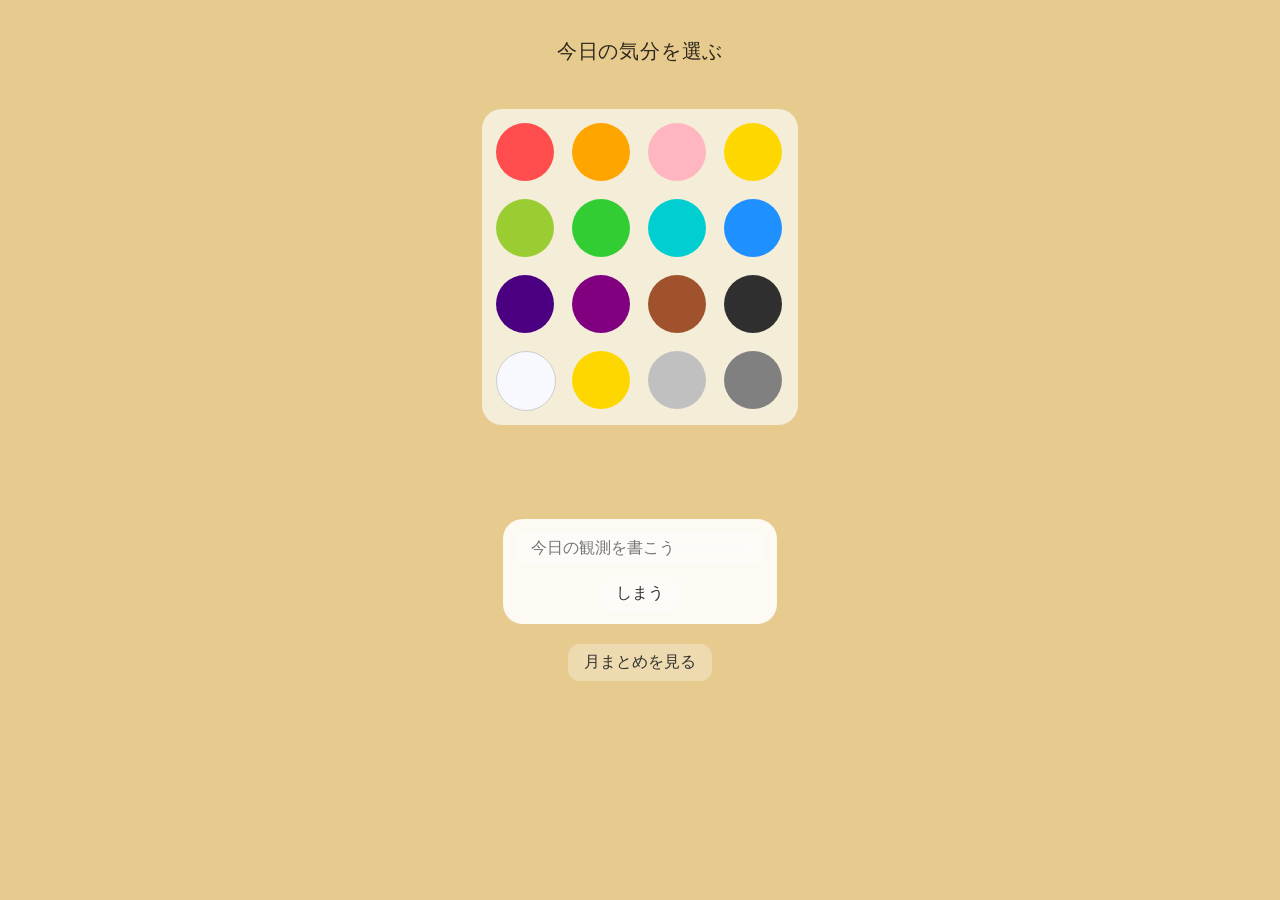
==== index.html @ d7006d2c "Add files via upload" ====
<!DOCTYPE html>
<html lang="ja">
<head>
<meta charset="UTF-8">
<meta name="viewport" content="width=device-width,initial-scale=1.0">
<title>気分観測アプリ16色4x4版</title>
<link rel="stylesheet" href="style.css">
</head>
<body>
<div class="app">
<h1>今日の気分を選ぶ</h1>

<div class="color-panel">
  <div class="color-grid" id="colorGrid"></div>
</div>

<div id="meaning"></div>

<div class="input-area">
  <input type="text" id="memoInput" placeholder="今日の観測を書こう">
  <button id="save-button">しまう</button>
</div>

<button id="showMonth">月まとめを見る</button>


<div id="box"></div>

<div id="modal" style="display:none;">
  <div class="modal-box">
    <div id="monthContent"></div>
    <button id="closeModal">閉じる</button>
  </div>
</div>



<script>
const grid = document.getElementById('colorGrid');
const meaningDiv = document.getElementById('meaning');
const memoInput = document.getElementById('memoInput');
const storeBtn = document.getElementById('save-button');
const box = document.getElementById('box');
const showMonth = document.getElementById('showMonth');
const modal = document.getElementById('modal');
const monthContent = document.getElementById('monthContent');
const closeModal = document.getElementById('closeModal');



let observations = [];

const savedData = localStorage.getItem("observations");
if (savedData) {
  observations = JSON.parse(savedData);
}

let selectedColor = null;


const colors = [
  {color:'#FF4C4C', meaning:'情熱・行動力'},
  {color:'#FFA500', meaning:'活力・元気'},
  {color:'#FFB6C1', meaning:'優しさ・愛'},
  {color:'#FFD700', meaning:'喜び・軽やかさ'},
  {color:'#9ACD32', meaning:'成長・安らぎ'},
  {color:'#32CD32', meaning:'安心・安定'},
  {color:'#00CED1', meaning:'冷静・整理'},
  {color:'#1E90FF', meaning:'静けさ・内省'},
  {color:'#4B0082', meaning:'深み・集中'},
  {color:'#800080', meaning:'直感・想像力'},
  {color:'#A0522D', meaning:'土台・安定'},
  {color:'#2F2F2F', meaning:'落ち着き・包容'},
  {color:'#F8F8FF', meaning:'純粋・清らかさ'},
  {color:'#FFD700', meaning:'高揚・光'},
  {color:'#C0C0C0', meaning:'静謐・クール'},
  {color:'#808080', meaning:'中立・調整'}
];

// 色パネル生成
colors.forEach(item=>{
  const circle = document.createElement('div');
  circle.className='color-circle';
  circle.style.backgroundColor=item.color;
    // 白ボタンはうっすらボーダー付ける
  if(item.color === '#F8F8FF'){
    circle.style.border = '1px solid #ccc';
  }

//色を選ぶ
circle.addEventListener('click',()=>{
    selectedColor = item.color;
    document.body.style.backgroundColor = selectedColor;
    
     
    meaningDiv.textContent = item.meaning;
    meaningDiv.classList.add('show');
    });   
 
    grid.appendChild(circle);
});

//保存
storeBtn.addEventListener('click', () => {
  if (memoInput.value.trim() !== '' && selectedColor) {

    const now = new Date();

    const observation = {
      color: selectedColor,
      meaning: meaningDiv.textContent,
      text: memoInput.value,
      date: now.toISOString()
    };

    observations.push(observation);

    localStorage.setItem("observations", JSON.stringify(observations));

    // 表示用
    const storedDiv = document.createElement('div');
    storedDiv.className = 'stored';
    storedDiv.style.backgroundColor = selectedColor;
    storedDiv.style.color =
      selectedColor === '#F8F8FF' ? '#000' : '#fff';

    storedDiv.textContent = memoInput.value;

    box.innerHTML = '';
    box.appendChild(storedDiv);

    // リセット
    memoInput.value = '';
    meaningDiv.classList.remove('show');
    selectedColor = null;
  }
});

  // 月まとめ表示
showMonth.addEventListener('click',()=>{
  monthContent.innerHTML=''; 
  observations.forEach(o=>{
    const div = document.createElement('div');
    div.style.backgroundColor = o.color;
    div.style.color = o.color === '#F8F8FF' ? '#000' : '#fff';
    div.style.padding = '5px 10px';
    div.style.borderRadius = '5px';
    div.style.marginBottom = '5px';
    div.textContent = `[${o.date} ${o.time}] ${o.text} (${o.meaning})`;
    monthContent.appendChild(div);
    });
  modal.style.display = 'flex';
});
// モーダル閉じる
closeModal.addEventListener('click',()=>{
  modal.style.display='none';
});
</script>
</div>
</body>
</html>
---- style.css ----
@charset "UTF-8";

body {
  margin: 0;
  font-family: "Yu Mincho", "Hiragino Mincho ProN","Noto Serif JP",serif;
  background: #e7cb8e;
  display: flex;
  flex-direction: column;
  align-items: center;
  letter-spacing: 0.05em;
  line-height: 1.8;
  text-align: center;
  min-height: 100vh;
  transition: background-color 0.8s ease;
}

.app{
  padding: 20px;
}

 h1, h2 {
  font-weight: normal;
  text-align: center;
  opacity: 0.8;
}

h1 {
  font-size: 20px;
  margin-bottom: 40px;
}

h2 {
  font-size: 18px;
  margin-bottom: 40px;
}

.color-panel {  background: rgba(248, 245, 236, 0.8); /* 柔らかい透けクリーム色 */
    max-width: 500px;
    margin: 0 auto;
    padding: 14px;
    border-radius: 20px;
    backdrop-filter: blur(6px); /* 磨りガラス風 */
}

.color-grid {
  display: grid;
  grid-template-columns: repeat(4, 60px);
  grid-template-rows: repeat(4, 60px);
  gap: 16px;
  justify-content: center;
  align-content: center;
}

.color-circle {
    width: 58px;
    height: 58px;
    border-radius: 50%;
    cursor: pointer;
    transition: transform 0.1s;
}

.color-circle:hover {
    transform: scale(1.03);
  }

/* 意味表示 */

#meaning {
    margin-top: 40px;
    font-size: 18px;
    font-weight: 500;
    padding: 12px 24px;
    background: rgba(255, 255, 255, 0.3);
    backdrop-filter: blur(6px);
    border-radius: 20px;
    display: inline-block;
    letter-spacing: 0.1em;
    opacity: 0;
    transition: opacity 1.2s ease;
}

  #meaning.show {
    opacity: 1;
    text-shadow: 0 0 3px rgba(0,0,0,0.5);
  }

/* 入力エリア */

.input-area{
    display:flex;
    flex-direction: column;
    align-items: center;
    margin: 20px auto;
    width:fit-content;
    background: rgba(255, 255, 255, 0.9);
    color:#222;
    border-radius: 20px;
    padding: 12px;
  }



/* 月まとめボタン */

#showMonth {
  display: block;
  margin: 20px auto;
  padding: 8px 16px;
  border-radius: 20px;
  cursor: pointer;
  background-color: #f0f0f0;
  border: 1px solid #ccc;
}


/* 入力した内容の表示 */

#box {
  display: flex;
  flex-direction: column;
  align-items: center; 
  gap: 10px;   
  margin: 20px auto;
  width: fit-content;
}

.stored {
  text-align: center;
  padding: 10px;
  border-radius: 20px;
  min-width: 200px;
   color: #fff;
}

/* モーダル */
#modal{
  display: none;
  position: fixed;
  top: 0;
  left: 0;
  width: 100%;
  height: 100%;
  background-color: rgba(0,0,0,0.5);
  justify-content: center;
  align-items: center;
}

.modal-box{
  background:#fff;
  padding:20px;
  border-radius: 10px;
}

#monthContent {
  background-color: #fff;
  padding: 20px;
  border-radius: 8px;
  width: 80%;
  max-width: 500px;
}

#monthContent div {
  padding: 5px 10px;
  border-radius: 5px;
  margin-bottom: 5px;
  color: #fff;
}

#closeModal {
  text-align: center;
  margin-top: 20px;
  width:100%;
  padding: 12px;
  cursor: pointer;
  font-weight: bold;
  color: #333;
}

#save-button:hover {
  background: rgba(0, 0, 0, 0.2);
}

/* 背景全体の磨りガラスオーバーレイ */
.background-overlay {
  position: fixed;
  top: 0;
  left: 0;
  width: 100%;
  height: 100%;
  background: rgba(255, 255, 255, 0.3); /* 半透明 */
  backdrop-filter: blur(10px);          /* ぼかし */
  -webkit-backdrop-filter: blur(10px);  /* Safari対応 */
  z-index: -1;                           /* UIより下に */
}

/* 入力エリアの磨りガラス風 */
.input-area input,
.input-area button,
#showMonth {
  background: rgba(255, 255, 255, 0.3); /* 透け感 */
  backdrop-filter: blur(8px);           /* 背景ぼかし */
  -webkit-backdrop-filter: blur(8px);   /* Safari対応 */
  border: none;                          /* 枠なしで柔らかく */
  border-radius: 12px;
  padding: 8px 16px;
  font-size: 16px;
  cursor: pointer;
  transition: 0.3s;
}

/* hoverで少し濃くして反応感 */
.input-area input:hover,
.input-area button:hover,
#showMonth:hover {
  background: rgba(255, 255, 255, 0.45);
}

/* 入力ボックスは文字が見やすいように色調整 */
.input-area input {
  color: #333;
  width: 250px;
  margin-bottom: 10px;
  box-sizing: border-box;
}

/* ボタンの文字色 */
.input-area button,
#showMonth {
  color: #333;
}
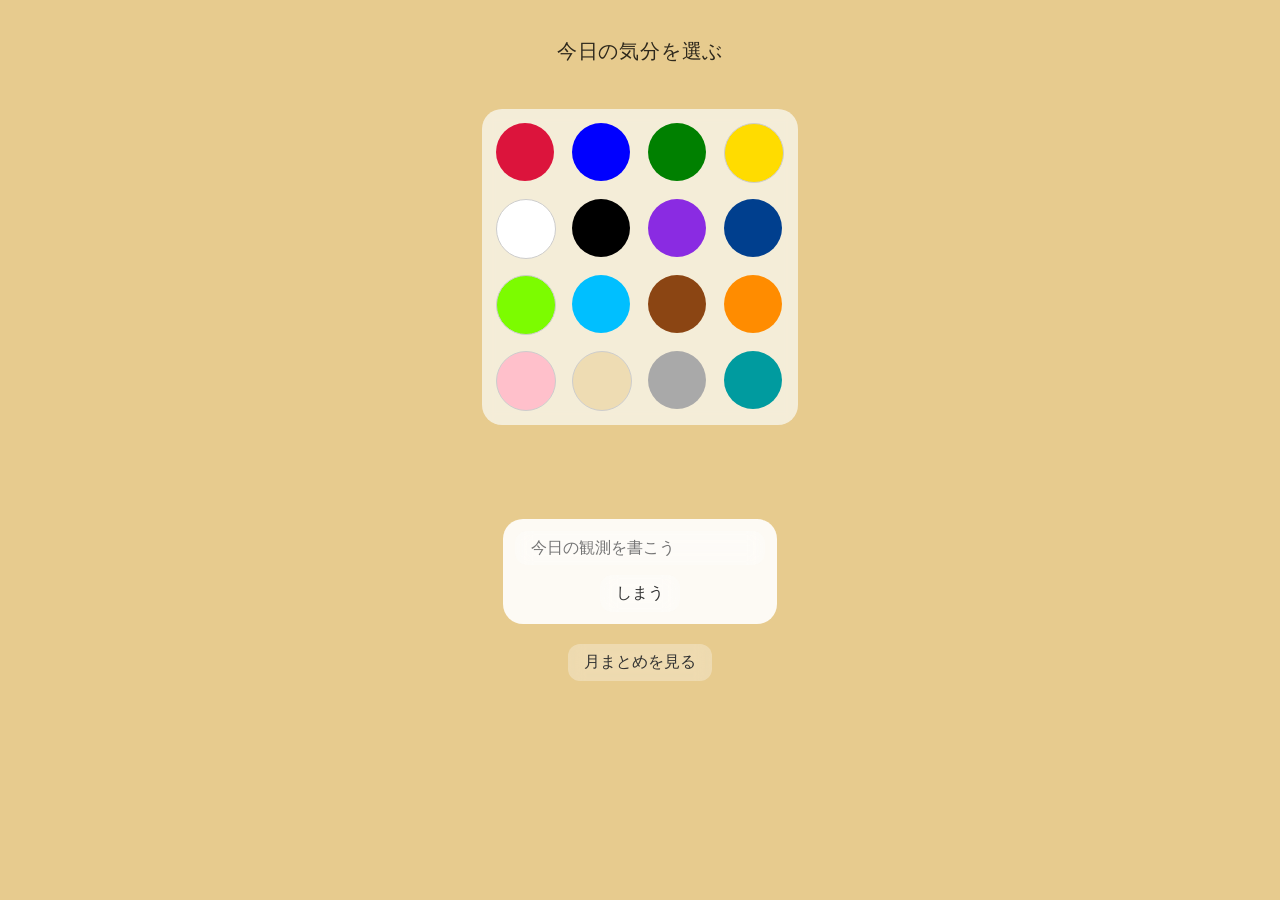
==== commit 626aacc3: "Update index.html" ====
--- a/index.html
+++ b/index.html
@@ -28,6 +28,11 @@
 
 <div id="modal" style="display:none;">
   <div class="modal-box">
+    <div class="month-nav">
+      <button id="prevMonth">前月</button>
+      <button id="currentMonth">今月</button>
+    </div>
+
     <div id="monthContent"></div>
     <button id="closeModal">閉じる</button>
   </div>
@@ -45,117 +50,347 @@
 const modal = document.getElementById('modal');
 const monthContent = document.getElementById('monthContent');
 const closeModal = document.getElementById('closeModal');
-
-
+const prevMonth = document.getElementById('prevMonth');
+const currentMonth = document.getElementById('currentMonth');
+
+let currentViewDate = new Date();
 
 let observations = [];
 
-const savedData = localStorage.getItem("observations");
-if (savedData) {
-  observations = JSON.parse(savedData);
+try {
+  const savedData = localStorage.getItem("observations");
+  if (savedData) {
+    observations = JSON.parse(savedData);
+  }
+} catch (e) {
+  observations = [];
 }
 
 let selectedColor = null;
 
-
 const colors = [
-  {color:'#FF4C4C', meaning:'情熱・行動力'},
-  {color:'#FFA500', meaning:'活力・元気'},
-  {color:'#FFB6C1', meaning:'優しさ・愛'},
-  {color:'#FFD700', meaning:'喜び・軽やかさ'},
-  {color:'#9ACD32', meaning:'成長・安らぎ'},
-  {color:'#32CD32', meaning:'安心・安定'},
-  {color:'#00CED1', meaning:'冷静・整理'},
-  {color:'#1E90FF', meaning:'静けさ・内省'},
-  {color:'#4B0082', meaning:'深み・集中'},
-  {color:'#800080', meaning:'直感・想像力'},
-  {color:'#A0522D', meaning:'土台・安定'},
-  {color:'#2F2F2F', meaning:'落ち着き・包容'},
-  {color:'#F8F8FF', meaning:'純粋・清らかさ'},
-  {color:'#FFD700', meaning:'高揚・光'},
-  {color:'#C0C0C0', meaning:'静謐・クール'},
-  {color:'#808080', meaning:'中立・調整'}
+  { color:'#dc143c', meaning:'情熱 / 行動力 / 炎' },
+  { color:'#0000ff', meaning:'コミュニケーション / 信頼 / 声' },
+  { color:'#008000', meaning:'調和 / 安心 / 森' },
+  { color:'#ffdc00', meaning:'希望 / 好奇心 / 光' },
+  { color:'#ffffff', meaning:'真実 / リセット / 余白' },
+  { color:'#000000', meaning:'意志 / 秘密 / 遮断' },
+  { color:'#8a2be2', meaning:'個性 / 神秘 / プライド' },
+  { color:'#003f8e', meaning:'洞察 / 精神力 / ストイック' },
+  { color:'#7cfc00', meaning:'成長 / 柔軟 / 芽' },
+  { color:'#00bfff', meaning:'変化 / 解放 / 川' },
+  { color:'#8b4513', meaning:'安定 / 包容力 / 大地' },
+  { color:'#ff8c00', meaning:'おおらか / 社交性 / 食欲' },
+  { color:'#ffc0cb', meaning:'愛情 / 共感 / 優しさ' },
+  { color:'#eedcb3', meaning:'穏やか / 寛容 / 素肌' },
+  { color:'#a9a9a9', meaning:'中立 / 保留 / 都会' },
+  { color:'#009b9f', meaning:'自由 / 独立 / 自己表現' }
 ];
 
+function isLightColor(hex) {
+  const c = hex.replace('#', '');
+  const r = parseInt(c.substring(0, 2), 16);
+  const g = parseInt(c.substring(2, 4), 16);
+  const b = parseInt(c.substring(4, 6), 16);
+  const brightness = (r * 299 + g * 587 + b * 114) / 1000;
+  return brightness > 170;
+}
+
+function getTextColor(bgColor) {
+  return isLightColor(bgColor) ? '#000' : '#fff';
+}
+
+function formatDayLabel(dateString) {
+  const d = new Date(dateString);
+  return (
+    d.getFullYear() + '/' +
+    String(d.getMonth() + 1).padStart(2, '0') + '/' +
+    String(d.getDate()).padStart(2, '0')
+  );
+}
+
+function formatTime(dateString) {
+  const d = new Date(dateString);
+  return (
+    String(d.getHours()).padStart(2, '0') + ':' +
+    String(d.getMinutes()).padStart(2, '0')
+  );
+}
+
+function getMonthData(targetDate) {
+  const targetYear = targetDate.getFullYear();
+  const targetMonth = targetDate.getMonth();
+
+  return observations
+    .filter(o => {
+      const d = new Date(o.date);
+      return d.getFullYear() === targetYear && d.getMonth() === targetMonth;
+    })
+    .sort((a, b) => new Date(b.date) - new Date(a.date));
+}
+function renderMonthSummary(targetDate) {
+  monthContent.innerHTML = '';
+
+  const monthData = getMonthData(targetDate);
+
+  const title = document.createElement('h2');
+  title.className = 'month-title';
+  title.textContent = `${targetDate.getFullYear()}年${targetDate.getMonth() + 1}月のまとめ`;
+  monthContent.appendChild(title);
+
+  if (monthData.length === 0) {
+    const empty = document.createElement('p');
+    empty.className = 'month-empty';
+    empty.textContent = 'この月の記録はまだありません。';
+    monthContent.appendChild(empty);
+    return;
+  }
+
+  const total = document.createElement('p');
+  total.className = 'month-total';
+  total.textContent = `記録数：${monthData.length}件`;
+  monthContent.appendChild(total);
+
+  const summaryTitle = document.createElement('h3');
+  summaryTitle.className = 'month-section-title';
+  summaryTitle.textContent = '色の気配';
+  monthContent.appendChild(summaryTitle);
+
+  const colorCounts = countColors(monthData);
+  const chartArea = document.createElement('div');
+  chartArea.className = 'chart-area';
+
+  chartArea.appendChild(createDonutChart(colorCounts, monthData.length));
+  chartArea.appendChild(createLegend(colorCounts));
+  monthContent.appendChild(chartArea);
+
+  const logTitle = document.createElement('h3');
+  logTitle.className = 'month-section-title';
+  logTitle.textContent = '記録';
+  monthContent.appendChild(logTitle);
+
+  const grouped = groupByDay(monthData);
+
+  Object.keys(grouped).forEach(day => {
+    const dayBlock = document.createElement('div');
+    dayBlock.className = 'day-block';
+
+    const dayTitle = document.createElement('h4');
+    dayTitle.className = 'day-title';
+    dayTitle.textContent = day;
+    dayBlock.appendChild(dayTitle);
+
+    grouped[day].forEach(item => {
+      const entry = document.createElement('div');
+      entry.className = 'month-entry';
+      entry.style.backgroundColor = item.color;
+      entry.style.color = getTextColor(item.color);
+
+      const time = document.createElement('div');
+      time.className = 'entry-time';
+      time.textContent = formatTime(item.date);
+
+      const memo = document.createElement('div');
+      memo.className = 'entry-text';
+      memo.textContent = item.text;
+
+      const meaning = document.createElement('div');
+      meaning.className = 'entry-meaning';
+      meaning.textContent = item.meaning;
+
+      entry.appendChild(time);
+      entry.appendChild(memo);
+      entry.appendChild(meaning);
+      dayBlock.appendChild(entry);
+    });
+
+    monthContent.appendChild(dayBlock);
+  });
+}
+
+function groupByDay(data) {
+  const grouped = {};
+
+  data.forEach(item => {
+    const key = formatDayLabel(item.date);
+    if (!grouped[key]) grouped[key] = [];
+    grouped[key].push(item);
+  });
+
+  return grouped;
+}
+
+function countColors(data) {
+  const counts = {};
+
+  data.forEach(item => {
+    if (!counts[item.color]) {
+      counts[item.color] = {
+        count: 0,
+        meaning: item.meaning
+      };
+    }
+    counts[item.color].count += 1;
+  });
+
+  return Object.entries(counts).sort((a, b) => b[1].count - a[1].count);
+}
+
+function createDonutChart(colorCounts, totalCount) {
+  const wrap = document.createElement('div');
+  wrap.className = 'donut-wrap';
+
+  const svgNS = 'http://www.w3.org/2000/svg';
+  const svg = document.createElementNS(svgNS, 'svg');
+  svg.setAttribute('viewBox', '0 0 200 200');
+  svg.setAttribute('class', 'donut-chart');
+
+  const radius = 70;
+  const circumference = 2 * Math.PI * radius;
+  let offset = 0;
+
+  colorCounts.forEach(([color, info]) => {
+    const value = info.count;
+    const length = (value / totalCount) * circumference;
+
+    const circle = document.createElementNS(svgNS, 'circle');
+    circle.setAttribute('cx', '100');
+    circle.setAttribute('cy', '100');
+    circle.setAttribute('r', String(radius));
+    circle.setAttribute('fill', 'none');
+    circle.setAttribute('stroke', color);
+    circle.setAttribute('stroke-width', '24');
+    circle.setAttribute('stroke-dasharray', `${length} ${circumference - length}`);
+    circle.setAttribute('stroke-dashoffset', String(-offset));
+    circle.setAttribute('transform', 'rotate(-90 100 100)');
+    svg.appendChild(circle);
+
+    offset += length;
+  });
+
+  const center = document.createElement('div');
+  center.className = 'donut-center';
+  center.innerHTML = `<span class="donut-total">${totalCount}</span><span class="donut-label">件</span>`;
+
+  wrap.appendChild(svg);
+  wrap.appendChild(center);
+
+  return wrap;
+}
+
+function createLegend(colorCounts) {
+  const legend = document.createElement('div');
+  legend.className = 'chart-legend';
+
+  colorCounts.forEach(([color, info]) => {
+    const item = document.createElement('div');
+    item.className = 'legend-item';
+
+    const swatch = document.createElement('span');
+    swatch.className = 'legend-swatch';
+    swatch.style.backgroundColor = color;
+    if (isLightColor(color)) {
+      swatch.style.border = '1px solid #ccc';
+    }
+
+    const text = document.createElement('span');
+    text.className = 'legend-text';
+    text.textContent = `${info.count}回`;
+
+    item.appendChild(swatch);
+    item.appendChild(text);
+    legend.appendChild(item);
+  });
+
+  return legend;
+}
+
 // 色パネル生成
-colors.forEach(item=>{
+colors.forEach(item => {
   const circle = document.createElement('div');
-  circle.className='color-circle';
-  circle.style.backgroundColor=item.color;
-    // 白ボタンはうっすらボーダー付ける
-  if(item.color === '#F8F8FF'){
+  circle.className = 'color-circle';
+  circle.style.backgroundColor = item.color;
+
+  if (isLightColor(item.color)) {
     circle.style.border = '1px solid #ccc';
   }
 
-//色を選ぶ
-circle.addEventListener('click',()=>{
+  circle.addEventListener('click', () => {
     selectedColor = item.color;
     document.body.style.backgroundColor = selectedColor;
-    
-     
     meaningDiv.textContent = item.meaning;
     meaningDiv.classList.add('show');
-    });   
- 
-    grid.appendChild(circle);
-});
-
-//保存
+  });
+
+  grid.appendChild(circle);
+});
+
+// 保存
 storeBtn.addEventListener('click', () => {
   if (memoInput.value.trim() !== '' && selectedColor) {
-
     const now = new Date();
 
     const observation = {
       color: selectedColor,
       meaning: meaningDiv.textContent,
-      text: memoInput.value,
+      text: memoInput.value.trim(),
       date: now.toISOString()
     };
 
     observations.push(observation);
-
     localStorage.setItem("observations", JSON.stringify(observations));
 
-    // 表示用
     const storedDiv = document.createElement('div');
     storedDiv.className = 'stored';
     storedDiv.style.backgroundColor = selectedColor;
-    storedDiv.style.color =
-      selectedColor === '#F8F8FF' ? '#000' : '#fff';
-
-    storedDiv.textContent = memoInput.value;
+    storedDiv.style.color = getTextColor(selectedColor);
+    storedDiv.textContent = memoInput.value.trim();
 
     box.innerHTML = '';
     box.appendChild(storedDiv);
 
-    // リセット
     memoInput.value = '';
+    meaningDiv.textContent = '';
     meaningDiv.classList.remove('show');
     selectedColor = null;
-  }
-});
-
-  // 月まとめ表示
-showMonth.addEventListener('click',()=>{
-  monthContent.innerHTML=''; 
-  observations.forEach(o=>{
-    const div = document.createElement('div');
-    div.style.backgroundColor = o.color;
-    div.style.color = o.color === '#F8F8FF' ? '#000' : '#fff';
-    div.style.padding = '5px 10px';
-    div.style.borderRadius = '5px';
-    div.style.marginBottom = '5px';
-    div.textContent = `[${o.date} ${o.time}] ${o.text} (${o.meaning})`;
-    monthContent.appendChild(div);
-    });
+    document.body.style.backgroundColor = '';
+  }
+});
+
+// 月まとめ
+showMonth.addEventListener('click', () => {
+  currentViewDate = new Date();
+  renderMonthSummary(currentViewDate);
   modal.style.display = 'flex';
 });
-// モーダル閉じる
-closeModal.addEventListener('click',()=>{
-  modal.style.display='none';
-});
+
+// 閉じる
+closeModal.addEventListener('click', () => {
+  modal.style.display = 'none';
+});
+
+modal.addEventListener('click', (e) => {
+  if (e.target === modal) {
+    modal.style.display = 'none';
+  }
+});
+
+prevMonth.addEventListener('click', () => {
+  currentViewDate = new Date(
+    currentViewDate.getFullYear(),
+    currentViewDate.getMonth() - 1,
+    1
+  );
+  renderMonthSummary(currentViewDate);
+});
+
+currentMonth.addEventListener('click', () => {
+  currentViewDate = new Date();
+  renderMonthSummary(currentViewDate);
+});
+
+
 </script>
 </div>
 </body>
-</html>+</html>
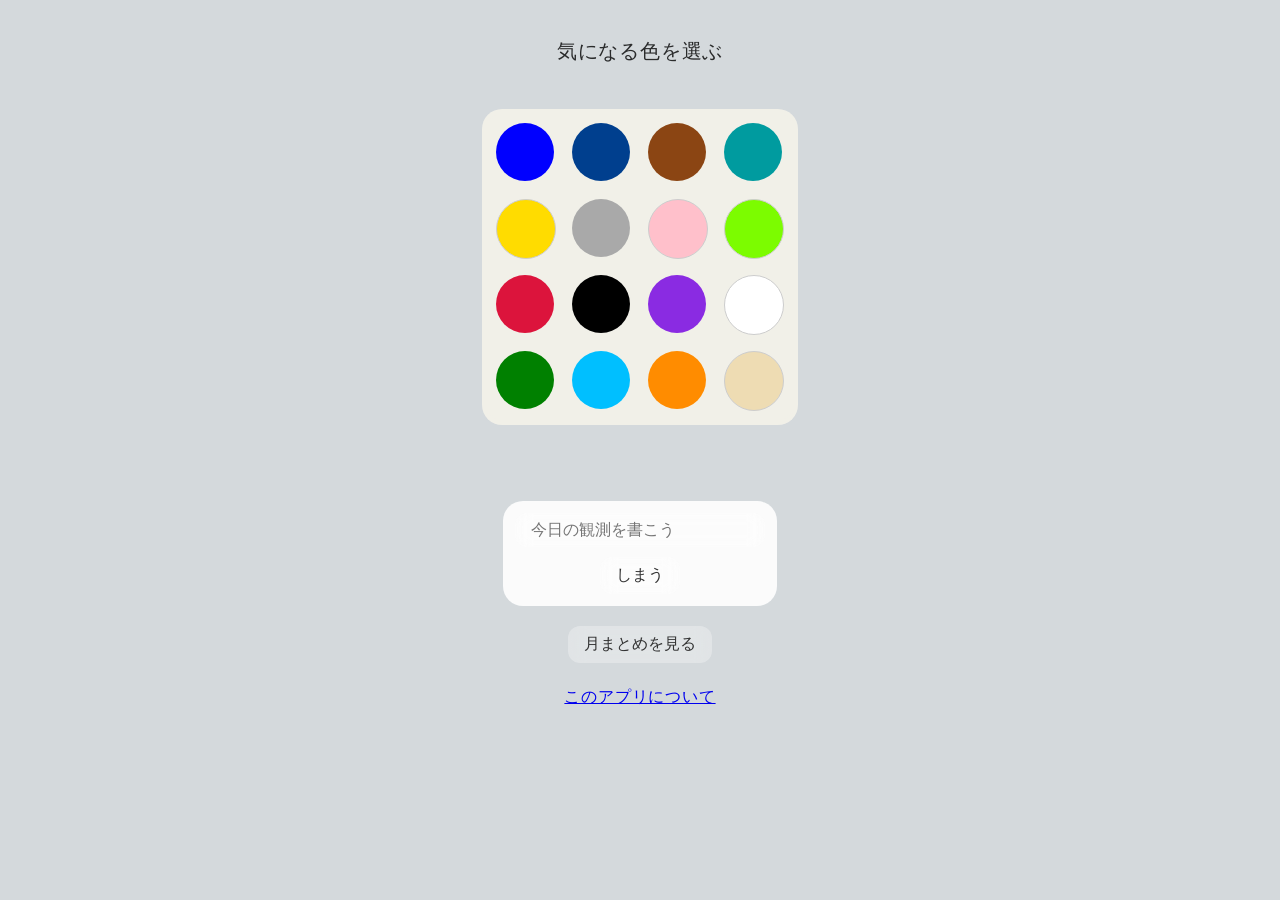
==== commit 3854238e: "Update index.html" ====
--- a/index.html
+++ b/index.html
@@ -3,12 +3,12 @@
 <head>
 <meta charset="UTF-8">
 <meta name="viewport" content="width=device-width,initial-scale=1.0">
-<title>気分観測アプリ16色4x4版</title>
+<title>いろあつめ</title>
 <link rel="stylesheet" href="style.css">
 </head>
 <body>
 <div class="app">
-<h1>今日の気分を選ぶ</h1>
+<h1>気になる色を選ぶ</h1>
 
 <div class="color-panel">
   <div class="color-grid" id="colorGrid"></div>
@@ -22,7 +22,7 @@
 </div>
 
 <button id="showMonth">月まとめを見る</button>
-
+<a class="about-link" href="about.html">このアプリについて</a>
 
 <div id="box"></div>
 
@@ -87,6 +87,14 @@
   { color:'#009b9f', meaning:'自由 / 独立 / 自己表現' }
 ];
 
+function shuffleArray(array) {
+  const result = [...array];
+  for (let i = result.length - 1; i > 0; i--) {
+    const j = Math.floor(Math.random() * (i + 1));
+    [result[i], result[j]] = [result[j], result[i]];
+  }
+  return result;
+}
 function isLightColor(hex) {
   const c = hex.replace('#', '');
   const r = parseInt(c.substring(0, 2), 16);
@@ -306,7 +314,8 @@
 }
 
 // 色パネル生成
-colors.forEach(item => {
+const shuffledColors = shuffleArray(colors);
+shuffledColors.forEach(item => {
   const circle = document.createElement('div');
   circle.className = 'color-circle';
   circle.style.backgroundColor = item.color;
--- a/style.css
+++ b/style.css
@@ -3,7 +3,7 @@
 body {
   margin: 0;
   font-family: "Yu Mincho", "Hiragino Mincho ProN","Noto Serif JP",serif;
-  background: #e7cb8e;
+  background: #d4d9dc;
   display: flex;
   flex-direction: column;
   align-items: center;
@@ -66,7 +66,7 @@
 /* 意味表示 */
 
 #meaning {
-    margin-top: 40px;
+    margin-top: 28px;
     font-size: 18px;
     font-weight: 500;
     padding: 12px 24px;
@@ -90,7 +90,7 @@
     display:flex;
     flex-direction: column;
     align-items: center;
-    margin: 20px auto;
+    margin: 14px auto;
     width:fit-content;
     background: rgba(255, 255, 255, 0.9);
     color:#222;
@@ -129,7 +129,6 @@
   padding: 10px;
   border-radius: 20px;
   min-width: 200px;
-   color: #fff;
 }
 
 /* モーダル */
@@ -145,25 +144,115 @@
   align-items: center;
 }
 
-.modal-box{
-  background:#fff;
-  padding:20px;
-  border-radius: 10px;
+.modal-box {
+  background: rgba(255, 255, 255, 0.96);
+  padding: 20px;
+  border-radius: 16px;
+  width: min(88vw, 560px);
+  max-height: 80vh;
+  overflow-y: auto;
+  box-sizing: border-box;
 }
 
 #monthContent {
-  background-color: #fff;
-  padding: 20px;
-  border-radius: 8px;
-  width: 80%;
-  max-width: 500px;
+  width: 100%;
+  box-sizing: border-box;
+  text-align: left;
+}
+
+.month-title {
+  font-size: 20px;
+  margin: 0 0 10px;
+  text-align: center;
+}
+
+.month-total {
+  margin: 0 0 20px;
+  text-align: center;
+  opacity: 0.75;
+}
+
+.month-section-title {
+  font-size: 16px;
+  margin: 24px 0 12px;
+  font-weight: normal;
+  opacity: 0.8;
+}
+
+.month-empty {
+  text-align: center;
+  padding: 24px 0;
+  opacity: 0.7;
+}
+
+.summary-grid {
+  display: flex;
+  flex-wrap: wrap;
+  gap: 10px;
+  justify-content: center;
+}
+
+.summary-chip {
+  display: flex;
+  align-items: center;
+  gap: 8px;
+  padding: 8px 12px;
+  border-radius: 999px;
+  background: rgba(240, 240, 240, 0.9);
+}
+
+.summary-swatch {
+  width: 18px;
+  height: 18px;
+  border-radius: 50%;
+  display: inline-block;
+}
+
+.summary-text {
+  font-size: 14px;
+  color: #333;
+}
+
+.day-block {
+  margin-bottom: 20px;
+}
+
+.day-title {
+  margin: 0 0 10px;
+  font-size: 15px;
+  font-weight: normal;
+  opacity: 0.8;
+  border-bottom: 1px solid rgba(0,0,0,0.08);
+  padding-bottom: 4px;
+}
+
+.month-entry {
+  padding: 10px 12px;
+  border-radius: 12px;
+  margin-bottom: 8px;
+}
+
+.entry-time {
+  font-size: 12px;
+  opacity: 0.85;
+  margin-bottom: 4px;
+}
+
+.entry-text {
+  font-size: 15px;
+  line-height: 1.7;
+  margin-bottom: 4px;
+}
+
+.entry-meaning {
+  font-size: 12px;
+  opacity: 0.9;
 }
 
 #monthContent div {
   padding: 5px 10px;
   border-radius: 5px;
   margin-bottom: 5px;
-  color: #fff;
 }
 
 #closeModal {
@@ -179,18 +268,95 @@
 #save-button:hover {
   background: rgba(0, 0, 0, 0.2);
 }
-
-/* 背景全体の磨りガラスオーバーレイ */
-.background-overlay {
-  position: fixed;
-  top: 0;
-  left: 0;
-  width: 100%;
-  height: 100%;
-  background: rgba(255, 255, 255, 0.3); /* 半透明 */
-  backdrop-filter: blur(10px);          /* ぼかし */
-  -webkit-backdrop-filter: blur(10px);  /* Safari対応 */
-  z-index: -1;                           /* UIより下に */
+.chart-area {
+  display: flex;
+  flex-direction: column;
+  align-items: center;
+  gap: 18px;
+  margin-bottom: 8px;
+}
+
+.donut-wrap {
+  position: relative;
+  width: 220px;
+  height: 220px;
+}
+
+.donut-chart {
+  width: 220px;
+  height: 220px;
+  display: block;
+}
+
+.donut-center {
+  position: absolute;
+  inset: 0;
+  display: flex;
+  flex-direction: column;
+  align-items: center;
+  justify-content: center;
+  line-height: 1.2;
+  pointer-events: none;
+}
+
+.donut-total {
+  font-size: 28px;
+  color: #333;
+}
+
+.donut-label {
+  font-size: 12px;
+  color: #666;
+  letter-spacing: 0.08em;
+}
+
+.chart-legend {
+  display: flex;
+  flex-wrap: wrap;
+  justify-content: center;
+  gap: 8px 10px;
+}
+
+.legend-item {
+  display: flex;
+  align-items: center;
+  gap: 6px;
+  padding: 6px 10px;
+  border-radius: 999px;
+  background: rgba(240, 240, 240, 0.9);
+}
+
+.legend-swatch {
+  width: 14px;
+  height: 14px;
+  border-radius: 50%;
+  display: inline-block;
+}
+
+.legend-text {
+  font-size: 13px;
+  color: #333;
+}
+
+.month-nav {
+  display: flex;
+  justify-content: center;
+  gap: 10px;
+  margin-bottom: 16px;
+}
+
+.month-nav button {
+  background: rgba(240, 240, 240, 0.9);
+  border: none;
+  border-radius: 999px;
+  padding: 8px 14px;
+  font-size: 14px;
+  cursor: pointer;
+  color: #333;
+}
+
+.month-nav button:hover {
+  background: rgba(220, 220, 220, 0.95);
 }
 
 /* 入力エリアの磨りガラス風 */
@@ -204,7 +370,6 @@
   border-radius: 12px;
   padding: 8px 16px;
   font-size: 16px;
-  cursor: pointer;
   transition: 0.3s;
 }
 
@@ -227,4 +392,4 @@
 .input-area button,
 #showMonth {
   color: #333;
-}+}
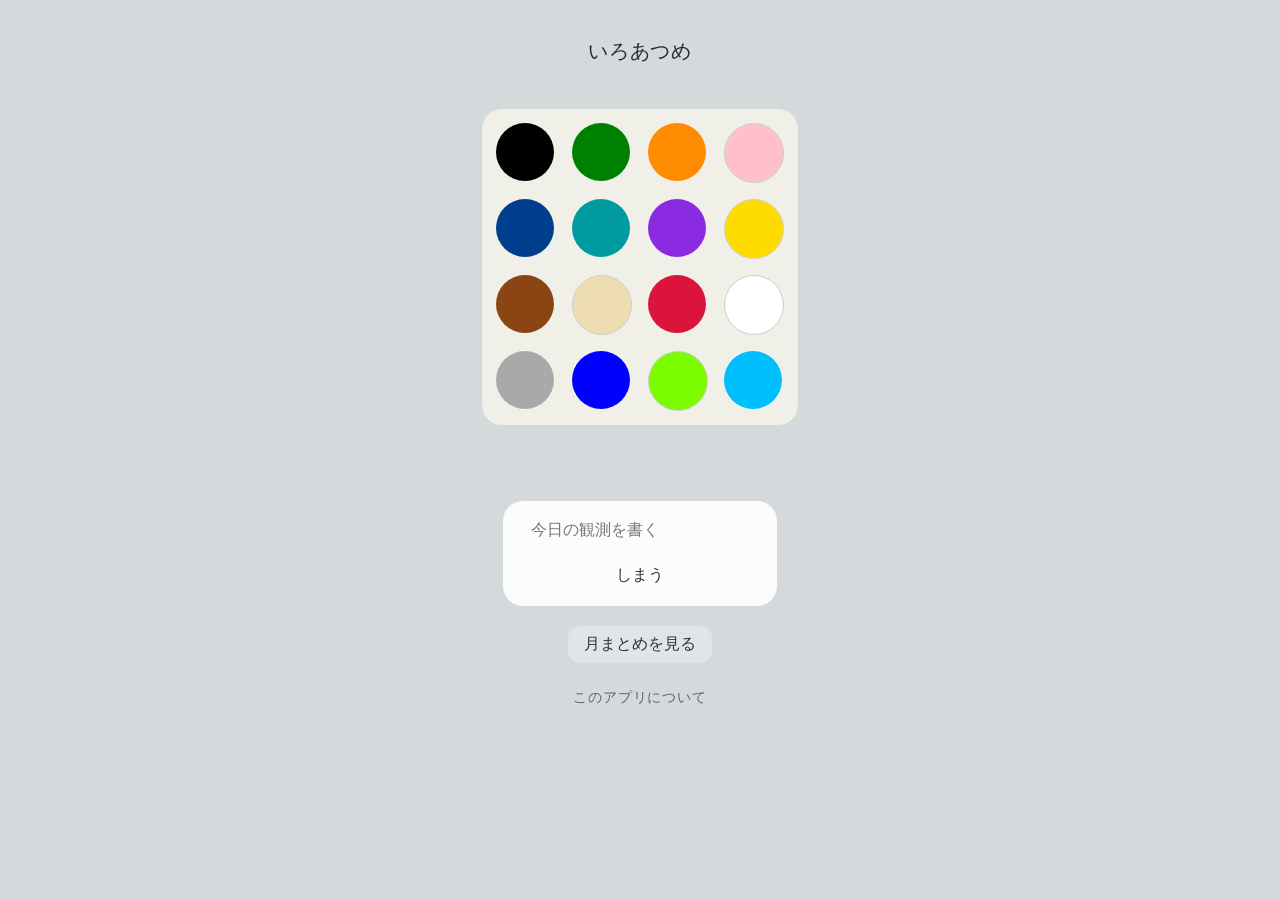
==== commit b34c0663: "Update index.html" ====
--- a/index.html
+++ b/index.html
@@ -8,7 +8,7 @@
 </head>
 <body>
 <div class="app">
-<h1>気になる色を選ぶ</h1>
+<h1>いろあつめ</h1>
 
 <div class="color-panel">
   <div class="color-grid" id="colorGrid"></div>
@@ -17,7 +17,7 @@
 <div id="meaning"></div>
 
 <div class="input-area">
-  <input type="text" id="memoInput" placeholder="今日の観測を書こう">
+  <input type="text" id="memoInput" placeholder="今日の観測を書く">
   <button id="save-button">しまう</button>
 </div>
 
--- a/style.css
+++ b/style.css
@@ -393,3 +393,92 @@
 #showMonth {
   color: #333;
 }
+
+/*aboutページ*/
+.about-panel {
+  max-width: 560px;
+  margin: 0 auto 20px;
+}
+
+.about-text {
+  text-align: left;
+  color: #333;
+  line-height: 2;
+  padding: 8px;
+}
+
+.about-text p {
+  margin: 0 0 1em;
+}
+
+.about-links {
+  max-width: 320px;
+}
+
+.about-note {
+  margin: 0 0 10px;
+  color: #333;
+  font-size: 14px;
+}
+.about-list {
+  list-style: none;
+  margin: 0;
+  padding: 0;
+}
+
+.about-list li {
+  position: relative;
+  padding-left: 1em;
+  margin-bottom: 0.8em;
+}
+
+.about-list li::before {
+  content: "・";
+  position: absolute;
+  left: 0;
+}
+.about-button {
+  display: block;
+  width: 100%;
+  box-sizing: border-box;
+  text-decoration: none;
+  color: #333;
+  background: rgba(255, 255, 255, 0.3);
+  backdrop-filter: blur(8px);
+  -webkit-backdrop-filter: blur(8px);
+  border-radius: 12px;
+  padding: 8px 16px;
+  margin-top: 10px;
+  transition: 0.3s;
+}
+
+.about-button:hover {
+  background: rgba(255, 255, 255, 0.45);
+}
+
+.about-link {
+  display: inline-block;
+  margin-top: -4px;
+  margin-bottom: 12px;
+  color: #333;
+  text-decoration: none;
+  opacity: 0.7;
+  font-size: 14px;
+}
+
+.about-link:hover {
+  opacity: 1;
+}
+
+.back-link {
+  display: inline-block;
+  margin-top: 16px;
+  color: #333;
+  text-decoration: none;
+  opacity: 0.7;
+  font-size: 14px;
+}
+
+.back-link:hover {
+  opacity: 1;
+}
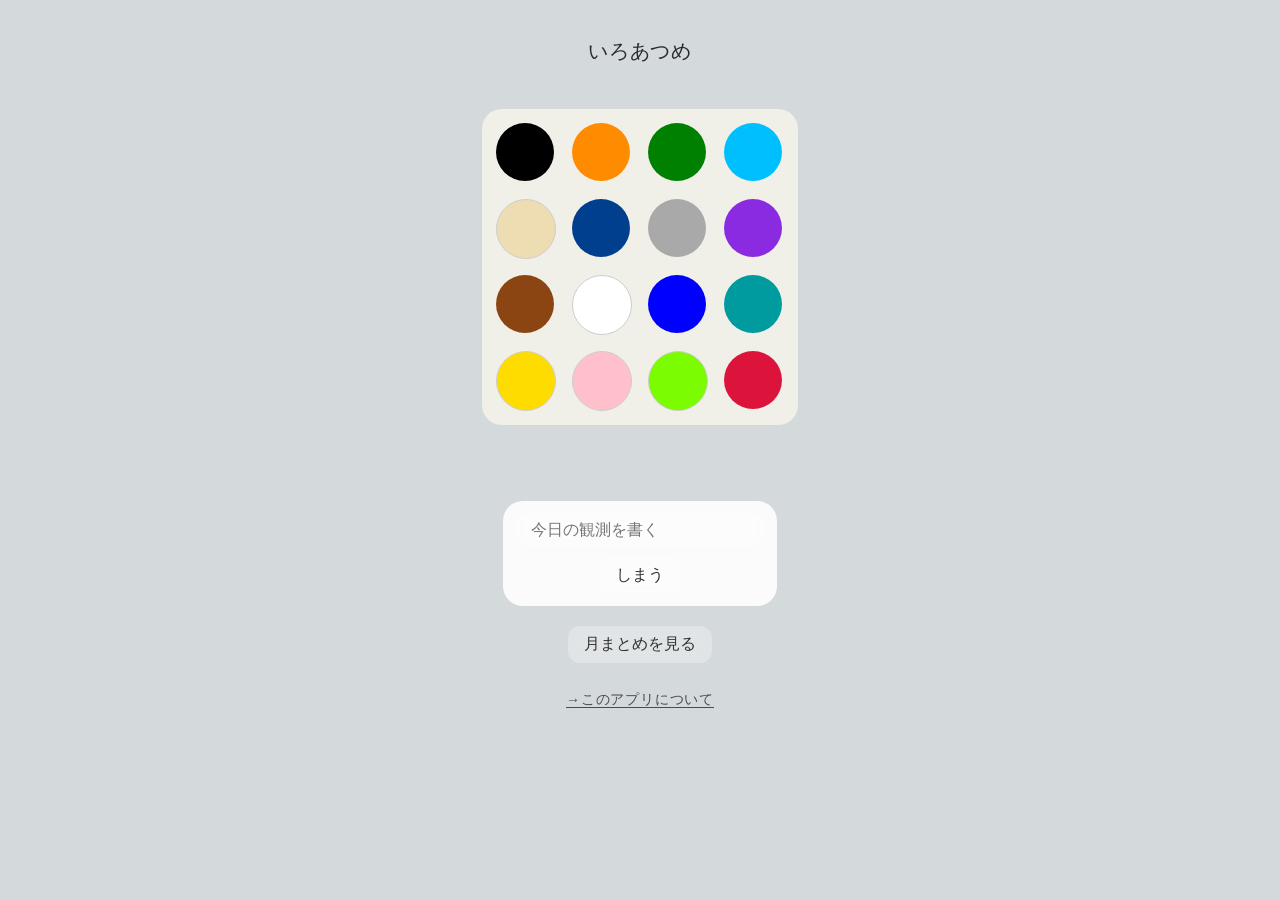
==== commit 0a4b22c1: "Update index.html" ====
--- a/index.html
+++ b/index.html
@@ -22,7 +22,7 @@
 </div>
 
 <button id="showMonth">月まとめを見る</button>
-<a class="about-link" href="about.html">このアプリについて</a>
+<a class="about-link" href="about.html">→このアプリについて</a>
 
 <div id="box"></div>
 
--- a/style.css
+++ b/style.css
@@ -458,27 +458,29 @@
 
 .about-link {
   display: inline-block;
-  margin-top: -4px;
+  margin-top: 4px;
   margin-bottom: 12px;
+  color: #333;
+  text-decoration: underline;
+  text-underline-offset: 0.18em;
+  opacity: 0.85;
+  font-size: 14px;
+}
+
+.about-link:hover {
+  opacity: 1;
+}
+
+
+.back-link {
+  display: inline-block;
+  margin-top: 16px;
   color: #333;
   text-decoration: none;
   opacity: 0.7;
   font-size: 14px;
 }
 
-.about-link:hover {
-  opacity: 1;
-}
-
-.back-link {
-  display: inline-block;
-  margin-top: 16px;
-  color: #333;
-  text-decoration: none;
-  opacity: 0.7;
-  font-size: 14px;
-}
-
 .back-link:hover {
   opacity: 1;
 }
